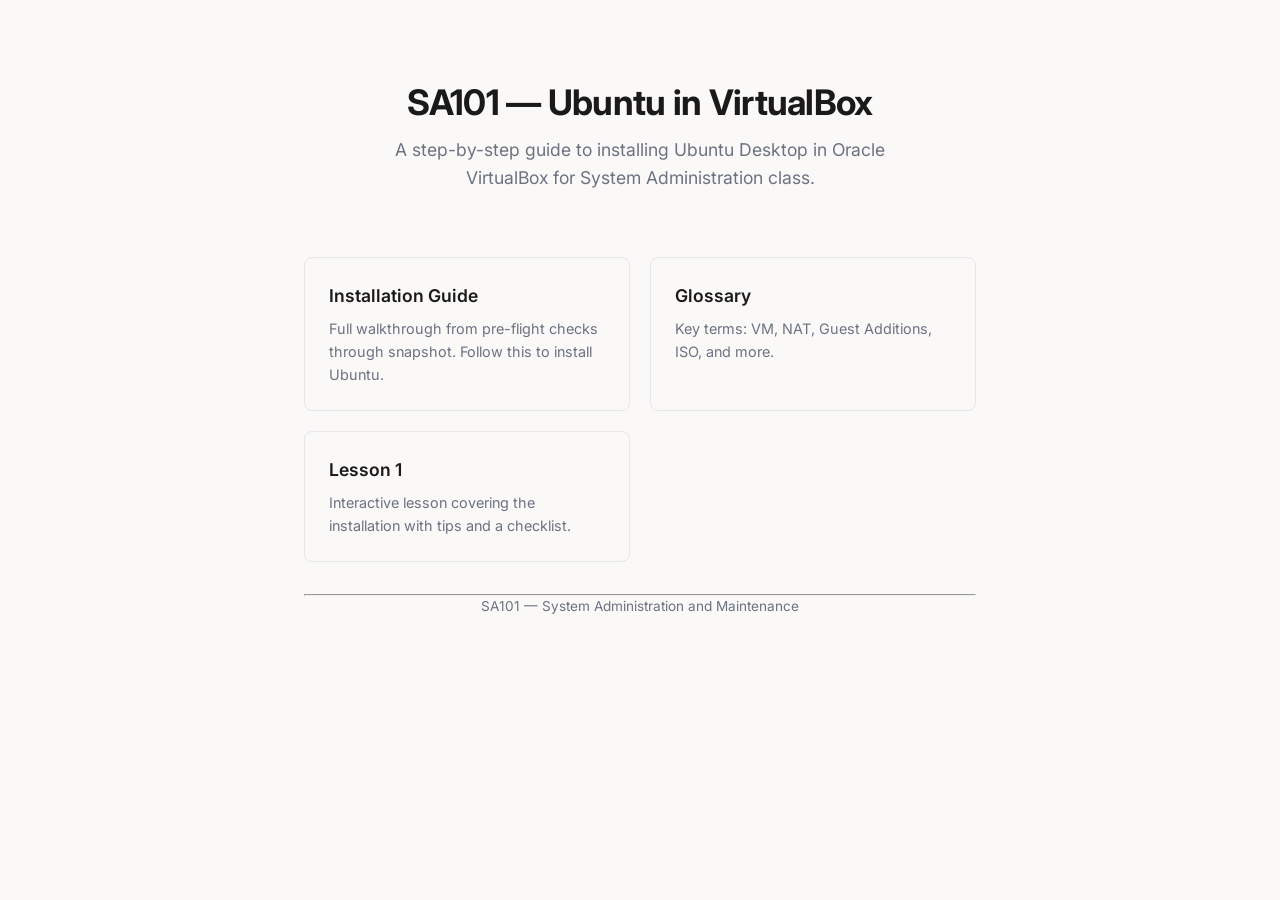
==== index.html @ 4f51d65b "Initial commit: SA101 Ubuntu installation guide" ====
<!DOCTYPE html>
<html lang="en">
<head>
  <meta charset="UTF-8">
  <meta name="viewport" content="width=device-width, initial-scale=1.0">
  <title>SA101 — Ubuntu in VirtualBox</title>
  <link rel="stylesheet" href="assets/style.css">
  <style>
    .hero { text-align: center; padding: 3rem 1rem 2rem; }
    .hero h1 { font-size: 2.2rem; margin-bottom: 0.3em; }
    .hero p { font-size: 1.1rem; color: var(--muted); max-width: 500px; margin: 0 auto; }
    .cards { display: grid; grid-template-columns: repeat(auto-fit, minmax(260px, 1fr)); gap: 1.25rem; max-width: 700px; margin: 2rem auto; }
    .card { border: 1px solid var(--border); border-radius: var(--radius); padding: 1.5rem; text-decoration: none; color: var(--text); transition: box-shadow 0.15s; }
    .card:hover { box-shadow: 0 4px 12px rgba(0,0,0,0.08); text-decoration: none; }
    .card h3 { margin: 0 0 0.4em; font-size: 1.1rem; }
    .card p { margin: 0; font-size: 0.9rem; color: var(--muted); }
  </style>
</head>
<body>

<div class="hero">
  <h1>SA101 — Ubuntu in VirtualBox</h1>
  <p>A step-by-step guide to installing Ubuntu Desktop in Oracle VirtualBox for System Administration class.</p>
</div>

<div class="cards">
  <a class="card" href="SA101-Ubuntu-Installation-Guide.html">
    <h3>Installation Guide</h3>
    <p>Full walkthrough from pre-flight checks through snapshot. Follow this to install Ubuntu.</p>
  </a>
  <a class="card" href="reference/glossary.html">
    <h3>Glossary</h3>
    <p>Key terms: VM, NAT, Guest Additions, ISO, and more.</p>
  </a>
  <a class="card" href="lessons/0001-install-ubuntu-virtualbox.html">
    <h3>Lesson 1</h3>
    <p>Interactive lesson covering the installation with tips and a checklist.</p>
  </a>
</div>

<hr>
<p style="text-align:center; font-size:0.85rem; color:var(--muted);">SA101 — System Administration and Maintenance</p>

</body>
</html>
---- assets/style.css ----
/* Shared lesson styles — Tufte-inspired, print-friendly */

@import url('https://fonts.googleapis.com/css2?family=Inter:wght@400;500;600;700&family=JetBrains+Mono:wght@400;500&display=swap');

:root {
  --bg: #faf9f8;
  --text: #1a1a1a;
  --muted: #6b7280;
  --border: #e5e7eb;
  --accent: #2563eb;
  --accent-light: #dbeafe;
  --green: #059669;
  --green-light: #d1fae5;
  --amber: #d97706;
  --amber-light: #fef3c7;
  --red: #dc2626;
  --red-light: #fee2e2;
  --code-bg: #f3f4f6;
  --radius: 8px;
}

* { margin: 0; padding: 0; box-sizing: border-box; }

body {
  font-family: 'Inter', -apple-system, system-ui, sans-serif;
  color: var(--text);
  background: var(--bg);
  line-height: 1.6;
  max-width: 720px;
  margin: 0 auto;
  padding: 2rem 1.5rem;
}

@media print {
  body { max-width: 100%; padding: 0.5in; }
  .no-print { display: none; }
}

h1 { font-size: 2rem; font-weight: 700; letter-spacing: -0.02em; line-height: 1.3; margin-bottom: 0.25em; }
h2 { font-size: 1.35rem; font-weight: 600; margin-top: 2em; margin-bottom: 0.5em; letter-spacing: -0.01em; }
h3 { font-size: 1.1rem; font-weight: 600; margin-top: 1.5em; margin-bottom: 0.4em; }

p { margin-bottom: 1em; }
ul, ol { margin-bottom: 1em; padding-left: 1.5em; }
li { margin-bottom: 0.3em; }

code {
  font-family: 'JetBrains Mono', monospace;
  font-size: 0.875em;
  background: var(--code-bg);
  padding: 0.15em 0.4em;
  border-radius: 4px;
}

pre {
  background: var(--code-bg);
  padding: 1rem;
  border-radius: var(--radius);
  overflow-x: auto;
  margin-bottom: 1em;
  font-size: 0.875rem;
  line-height: 1.5;
}
pre code { background: none; padding: 0; }

blockquote {
  border-left: 3px solid var(--accent);
  padding: 0.75em 1em;
  margin-bottom: 1em;
  background: var(--accent-light);
  border-radius: 0 var(--radius) var(--radius) 0;
}

.callout {
  padding: 0.75em 1em;
  border-radius: var(--radius);
  margin-bottom: 1em;
  font-size: 0.925rem;
}
.callout-warn { background: var(--amber-light); border-left: 3px solid var(--amber); }
.callout-tip { background: var(--green-light); border-left: 3px solid var(--green); }
.callout-danger { background: var(--red-light); border-left: 3px solid var(--red); }
.callout-info { background: var(--accent-light); border-left: 3px solid var(--accent); }

.checklist { list-style: none; padding-left: 0; }
.checklist li::before { content: "☐ "; }
.checklist li.done::before { content: "☑ "; color: var(--green); }

table {
  width: 100%;
  border-collapse: collapse;
  margin-bottom: 1em;
  font-size: 0.925rem;
}
th, td {
  text-align: left;
  padding: 0.5em 0.75em;
  border-bottom: 1px solid var(--border);
}
th { font-weight: 600; background: var(--code-bg); }

kbd {
  font-family: 'JetBrains Mono', monospace;
  background: var(--code-bg);
  border: 1px solid var(--border);
  padding: 0.1em 0.4em;
  border-radius: 4px;
  font-size: 0.85em;
}

a { color: var(--accent); text-decoration: none; }
a:hover { text-decoration: underline; }

.sidenote {
  font-size: 0.8rem;
  color: var(--muted);
  margin-bottom: 1em;
}

.meta-line {
  font-size: 0.85rem;
  color: var(--muted);
  margin-bottom: 2em;
  border-bottom: 1px solid var(--border);
  padding-bottom: 0.75em;
}

.lesson-nav {
  display: flex;
  justify-content: space-between;
  margin-top: 3em;
  padding-top: 1em;
  border-top: 1px solid var(--border);
  font-size: 0.9rem;
}
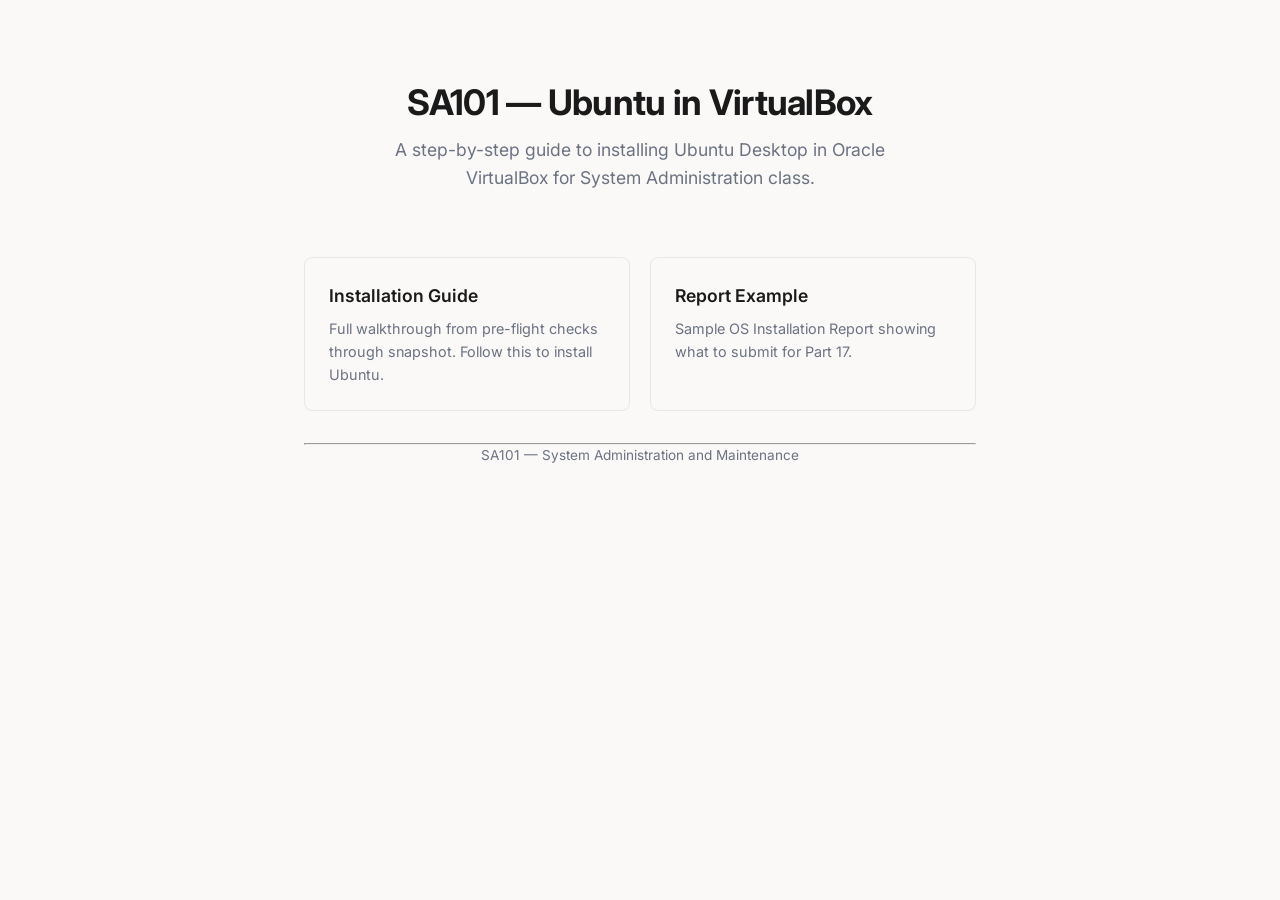
==== commit 076a3dab: "Remove teach-skill files, add installation report example" ====
--- a/index.html
+++ b/index.html
@@ -28,13 +28,9 @@
     <h3>Installation Guide</h3>
     <p>Full walkthrough from pre-flight checks through snapshot. Follow this to install Ubuntu.</p>
   </a>
-  <a class="card" href="reference/glossary.html">
-    <h3>Glossary</h3>
-    <p>Key terms: VM, NAT, Guest Additions, ISO, and more.</p>
-  </a>
-  <a class="card" href="lessons/0001-install-ubuntu-virtualbox.html">
-    <h3>Lesson 1</h3>
-    <p>Interactive lesson covering the installation with tips and a checklist.</p>
+  <a class="card" href="OS-Installation-Report.html">
+    <h3>Report Example</h3>
+    <p>Sample OS Installation Report showing what to submit for Part 17.</p>
   </a>
 </div>
 
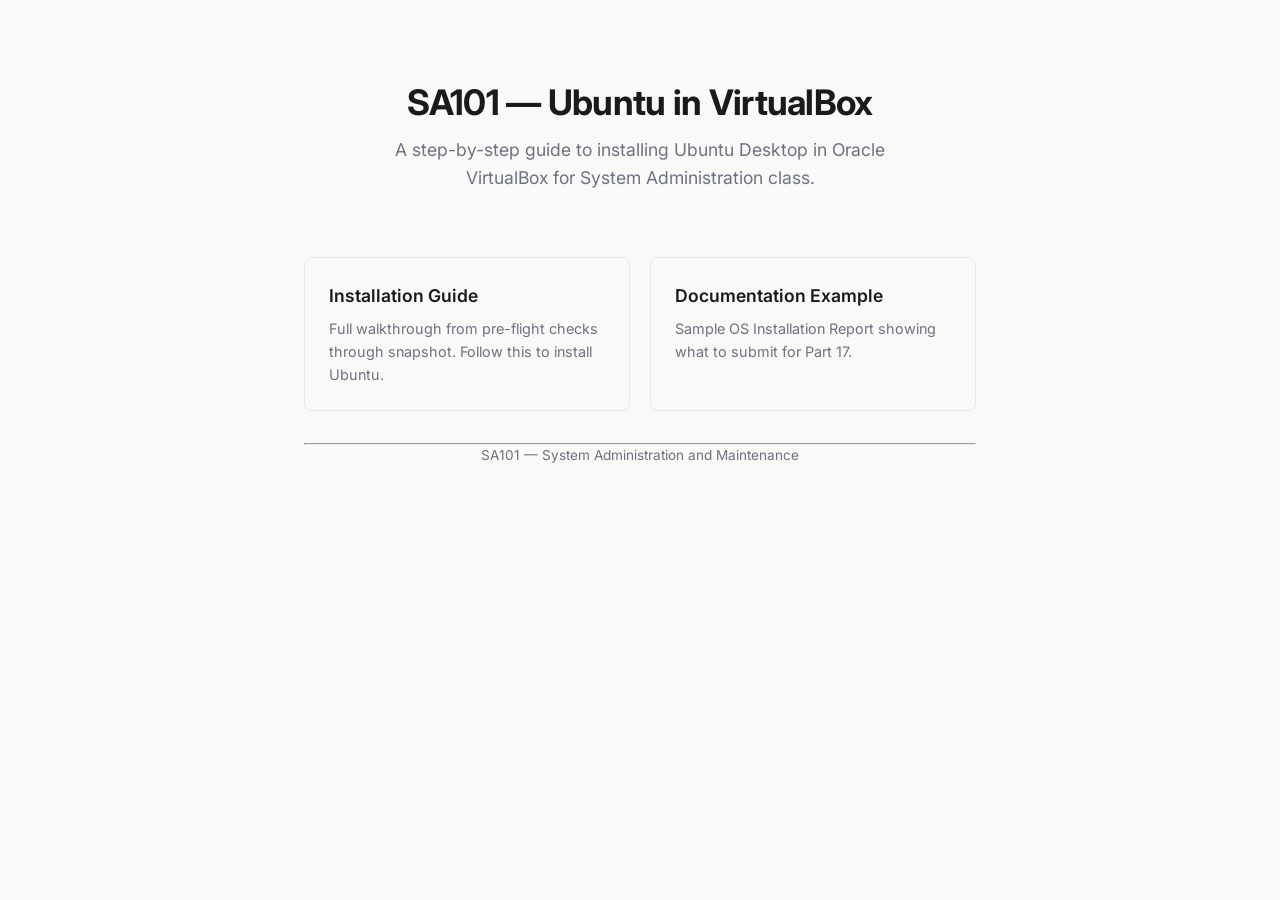
==== commit fb3a41bf: "Rename Report Example to Documentation Example" ====
--- a/index.html
+++ b/index.html
@@ -29,7 +29,7 @@
     <p>Full walkthrough from pre-flight checks through snapshot. Follow this to install Ubuntu.</p>
   </a>
   <a class="card" href="OS-Installation-Report.html">
-    <h3>Report Example</h3>
+    <h3>Documentation Example</h3>
     <p>Sample OS Installation Report showing what to submit for Part 17.</p>
   </a>
 </div>
